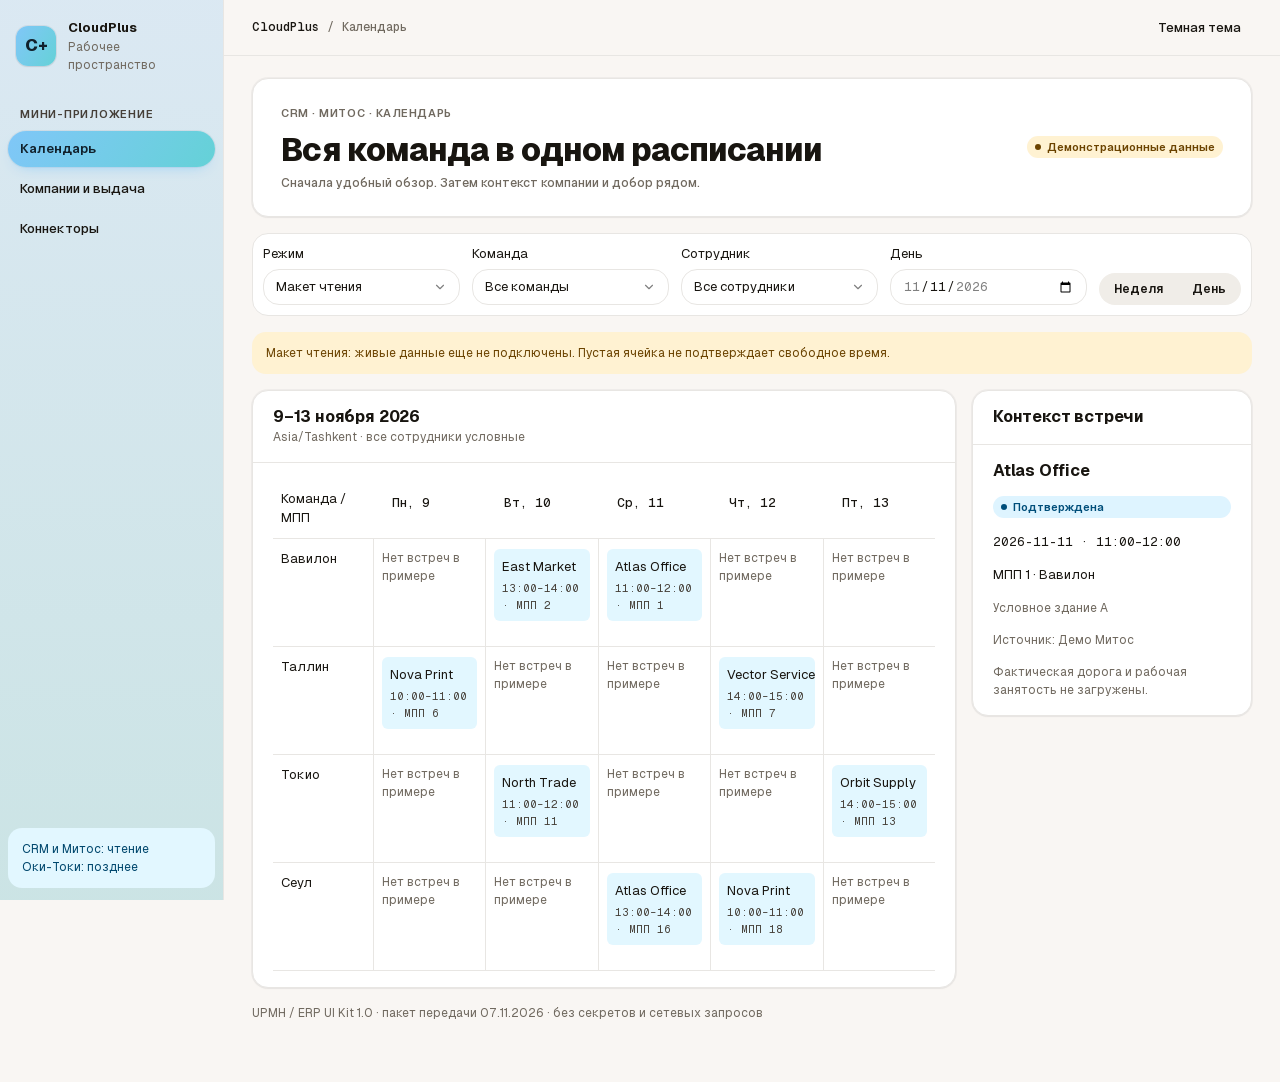
==== docs/index.html @ ee16bcc7 "Publish CloudPlus browser workspace demo with isolated simulation" ====
<!doctype html>
<html lang="ru" data-theme="light"><head><meta charset="utf-8"><meta name="viewport" content="width=device-width,initial-scale=1"><meta name="referrer" content="no-referrer"><link rel="icon" href="icons/calendar.svg"><title>CloudPlus Workspace</title><link rel="stylesheet" href="css/kit.css"><link rel="stylesheet" href="css/theme.css?v=02"><link rel="stylesheet" href="app.css?v=02"><script src="js/kit.js" defer></script><script src="fixtures.js" defer></script><script src="engine.js" defer></script><script src="app.js" defer></script></head><body>
<div class="app"><aside class="side"><div class="side__brand"><div class="logo">C+</div><div><b>CloudPlus</b><div class="t-small">Рабочее пространство</div></div></div><div class="nav__group">Мини-приложение</div><a href="#" class="nav" data-page="calendar" aria-current="page">Календарь</a><a href="#" class="nav" data-page="companies">Компании и выдача</a><a href="#" class="nav" data-page="connectors">Коннекторы</a><div class="side__scroll"></div><div class="note">CRM и Митос: чтение<br>Оки-Токи: позднее</div></aside>
<main class="main"><header class="top"><div class="crumbs"><b>CloudPlus</b><span>/</span><span id="page-name">Календарь</span></div><span class="grow"></span><button class="btn btn--sm btn--ghost" id="theme">Темная тема</button></header><div class="content">
<div class="hero"><div class="grow"><span class="t-over">CRM · МИТОС · КАЛЕНДАРЬ</span><h1 class="h-display" id="title">Вся команда в одном расписании</h1><p class="t-small">Сначала удобный обзор. Затем контекст компании и добор рядом.</p></div><span class="badge badge--dot badge--warn" id="mode-badge">Демонстрационные данные</span></div>
<div class="toolbar controls"><label class="field"><span>Режим</span><select class="select" id="mode"><option value="read">Макет чтения</option><option value="test">Тестовый контур</option></select></label><label class="field"><span>Команда</span><select class="select" id="team"></select></label><label class="field"><span>Сотрудник</span><select class="select" id="employee"></select></label><label class="field"><span>День</span><input class="input num" id="date" type="date" min="2026-11-09" max="2026-11-13" value="2026-11-11"></label><div class="btn-group"><button class="btn btn--soft" id="week" aria-pressed="true">Неделя</button><button class="btn btn--soft" id="day" aria-pressed="false">День</button></div></div>
<div class="note note--warn" id="notice" role="status">Демо: живое подключение не выполнено. Пустая ячейка не подтверждает свободное время.</div>
<section id="calendar-page"><div class="workspace"><div class="card"><div class="card__head"><div><h2 class="h-card" id="period">9–13 ноября 2026</h2><p class="t-small">Asia/Tashkent · все сотрудники условные</p></div></div><div class="card__body"><div id="calendar"></div></div></div><aside class="card"><div class="card__head"><h2 class="h-card">Контекст встречи</h2></div><div class="card__body" id="details"></div></aside></div></section>
<section id="companies-page" hidden><div class="card"><div class="card__head"><h2 class="h-card">База компаний</h2><span class="badge badge--outline">Условные адреса</span></div><div class="table-wrap"><table class="table"><thead><tr><th>Компания</th><th>Локация</th><th>Основание выдачи</th></tr></thead><tbody id="companies"></tbody></table></div></div></section>
<section id="connectors-page" hidden><div class="board" id="connectors"></div></section>
<section class="card" id="simulation" hidden><div class="card__head"><div><h2 class="h-card">Имитировать встречу</h2><p class="t-small">Меняется только локальный тестовый набор. Рабочие данные не затрагиваются.</p></div><button class="btn btn--sm btn--ghost" id="reset">Сбросить тест</button></div><form class="card__body controls" id="simulate"><label class="field"><span>Компания</span><select class="select" id="sim-company"></select></label><label class="field"><span>МПП</span><select class="select" id="sim-employee"></select></label><label class="field"><span>Дата</span><input class="input num" id="sim-date" type="date" min="2026-11-09" max="2026-11-13" value="2026-11-11"></label><label class="field"><span>Начало</span><input class="input num" id="sim-time" type="time" value="12:30" step="1800" required></label><button class="btn btn--primary" type="submit">Добавить в тест</button></form><div class="card__foot" id="sim-result" aria-live="polite"></div></section>
<section class="card" id="recommendations" hidden><div class="card__head"><div><h2 class="h-card">Кого и когда добирать</h2><p class="t-small">Выберите встречу: тот же дом → ближайшие компании. Несколько дат одной локации расширяют предложения.</p></div></div><div class="card__body" id="candidates"></div><div class="card__foot">Тест: встреча 60 минут, резерв 15 минут, радиус 250 м. Это условные параметры, не нормативы и не расчет дороги.</div></section>
<footer class="t-small">UPMH / ERP UI Kit 1.0 · пакет передачи 07.11.2026 · без секретов и сетевых запросов</footer>
</div></main></div></body></html>
---- docs/css/kit.css ----
/* ERP UI Kit - Cloudplus. Написан с нуля. Цвета проекта меняются в theme.css. */
@font-face{font-family:"Geist";src:url(fonts/Geist-Variable.woff2) format("woff2");font-weight:100 900;font-display:swap}
@font-face{font-family:"Geist Mono";src:url(fonts/GeistMono-Variable.woff2) format("woff2");font-weight:100 900;font-display:swap}

/* ---------- токены ---------- */
:root{
  /* параметры темы (переопределяются в theme.css) */
  --accent-h:240; --accent-h2:200; --accent-c:.10; --accent-l:.80; --accent-angle:120deg;
  --neutral-h:75; --neutral-c:.005;

  --bg:oklch(.975 var(--neutral-c) var(--neutral-h));
  --surface:oklch(1 0 0);
  --surface-2:oklch(.991 calc(var(--neutral-c)*.32) var(--neutral-h));
  --fill:oklch(.977 calc(var(--neutral-c)*.64) var(--neutral-h));
  --surface-3:oklch(.946 calc(var(--neutral-c)*1.28) var(--neutral-h));
  --line:oklch(.925 calc(var(--neutral-c)*.96) var(--neutral-h));
  --line-strong:oklch(.87 calc(var(--neutral-c)*1.4) var(--neutral-h));
  --text:oklch(.196 .0096 var(--neutral-h));
  --text-2:oklch(.372 .0144 var(--neutral-h));
  --text-3:oklch(.523 .0176 var(--neutral-h));
  --text-4:oklch(.66 .012 var(--neutral-h));

  --accent:oklch(var(--accent-l) var(--accent-c) var(--accent-h));
  --accent-2:oklch(var(--accent-l) var(--accent-c) var(--accent-h2));
  --accent-grad:linear-gradient(var(--accent-angle),var(--accent),var(--accent-2));
  --accent-soft:oklch(.965 calc(var(--accent-c)*.3) var(--accent-h));
  --accent-soft-2:oklch(.962 calc(var(--accent-c)*.32) var(--accent-h2));
  --accent-text:oklch(.38 calc(var(--accent-c)*.9) var(--accent-h));
  --on-accent:oklch(.24 .03 var(--accent-h));
  --focus:oklch(.6 .14 var(--accent-h));

  --ok:oklch(.56 .12 165); --ok-soft:oklch(.955 .035 165); --ok-text:oklch(.38 .09 165);
  --warn:oklch(.68 .13 78); --warn-soft:oklch(.965 .045 88); --warn-text:oklch(.42 .09 72);
  --bad:oklch(.58 .17 24); --bad-soft:oklch(.962 .03 24); --bad-text:oklch(.44 .15 24);
  --info:oklch(.58 .12 236); --info-soft:oklch(.955 .03 236); --info-text:oklch(.4 .11 236);

  --ink:linear-gradient(180deg,oklch(.235 .012 265),oklch(.165 .008 265));

  --r-xs:6px; --r-sm:10px; --r-md:14px; --r-lg:16px; --r-pill:999px;
  --sh-1:inset 0 1px 0 oklch(1 0 0/.85),0 1px 2px oklch(.18 .01 80/.04),0 0 0 1px oklch(.18 .01 80/.04);
  --sh-2:0 10px 26px -10px oklch(.2 .01 80/.16);
  --sh-3:0 0 0 1px oklch(.196 .0096 75/.1),0 12px 28px -8px oklch(.17 .008 265/.12);
  --sh-4:0 0 0 1px oklch(.196 .0096 75/.1),0 24px 60px -16px oklch(.17 .008 265/.22);

  --font:"Geist",-apple-system,BlinkMacSystemFont,"Segoe UI",Roboto,sans-serif;
  --mono:"Geist Mono",ui-monospace,SFMono-Regular,Menlo,monospace;
  --t-fast:120ms; --t-base:180ms; --t-slow:280ms;
  --ease:cubic-bezier(.2,.9,.3,1); --spring:cubic-bezier(.34,1.5,.64,1);
  --side-w:224px; --top-h:56px;
  color-scheme:light;
}
[data-theme=dark]{
  --fill:oklch(.25 .009 var(--neutral-h));
  --bg:oklch(.185 .008 var(--neutral-h));
  --surface:oklch(.23 .008 var(--neutral-h));
  --surface-2:oklch(.26 .009 var(--neutral-h));
  --surface-3:oklch(.31 .01 var(--neutral-h));
  --line:oklch(.3 .009 var(--neutral-h));
  --line-strong:oklch(.38 .01 var(--neutral-h));
  --text:oklch(.97 .004 var(--neutral-h));
  --text-2:oklch(.84 .006 var(--neutral-h));
  --text-3:oklch(.7 .008 var(--neutral-h));
  --text-4:oklch(.58 .01 var(--neutral-h));
  --accent-soft:oklch(.31 calc(var(--accent-c)*.55) var(--accent-h));
  --accent-soft-2:oklch(.31 calc(var(--accent-c)*.55) var(--accent-h2));
  --accent-text:oklch(.86 var(--accent-c) var(--accent-h));
  --focus:oklch(.75 .12 var(--accent-h));
  --ok:oklch(.74 .12 165); --ok-soft:oklch(.29 .05 165); --ok-text:oklch(.86 .09 165);
  --warn:oklch(.8 .12 85); --warn-soft:oklch(.3 .05 78); --warn-text:oklch(.88 .09 85);
  --bad:oklch(.7 .15 24); --bad-soft:oklch(.29 .07 24); --bad-text:oklch(.86 .1 24);
  --info:oklch(.74 .11 236); --info-soft:oklch(.28 .06 236); --info-text:oklch(.86 .08 236);
  --ink:linear-gradient(180deg,oklch(.33 .01 var(--neutral-h)),oklch(.26 .01 var(--neutral-h)));
  --sh-1:0 1px 2px oklch(0 0 0/.4),0 0 0 1px oklch(1 0 0/.05) inset;
  --sh-2:0 10px 26px -10px oklch(0 0 0/.55);
  --sh-3:0 22px 50px -14px oklch(0 0 0/.65);
  --sh-4:0 40px 90px -18px oklch(0 0 0/.8);
  color-scheme:dark;
}

/* ---------- база ---------- */
*,*::before,*::after{box-sizing:border-box}
html{-webkit-text-size-adjust:100%}
body{margin:0;background:var(--bg);color:var(--text);font:400 13px/1.5 var(--font);-webkit-font-smoothing:antialiased}
h1,h2,h3,h4,p{margin:0}
button,input,select,textarea{font:inherit;color:inherit}
button{cursor:pointer}
a{color:inherit;text-decoration:none}
svg.i{width:16px;height:16px;flex:none;fill:none;stroke:currentColor;stroke-width:2;stroke-linecap:round;stroke-linejoin:round}
svg.i--sm{width:14px;height:14px} svg.i--lg{width:20px;height:20px}
:focus-visible{outline:2px solid var(--focus);outline-offset:2px}
.truncate{overflow:hidden;text-overflow:ellipsis;white-space:nowrap;min-width:0}
.num{font-family:var(--mono);font-variant-numeric:tabular-nums}
.muted{color:var(--text-3)} .row{display:flex;align-items:center;gap:10px} .grow{flex:1;min-width:0} .stack{display:grid;gap:16px}

/* ---------- типографика ---------- */
.h-display{font:800 32px/1.1 var(--font);letter-spacing:-.03em}
.h-page{font:800 22px/1.15 var(--font);letter-spacing:-.02em}
.h-card{font:700 16px/1.3 var(--font);letter-spacing:-.012em}
.t-body{font-size:13px} .t-small{font-size:12px;color:var(--text-3)}
.t-over{font:600 11px/1.5 var(--font);letter-spacing:.05em;text-transform:uppercase;color:var(--text-3)}
.t-figure{font:650 28px/1.5 var(--font);letter-spacing:-.03em;font-variant-numeric:tabular-nums}
.t-unit{font:500 12px var(--font);color:var(--text-3);letter-spacing:0}

/* ---------- кнопки ---------- */
.btn{display:inline-flex;align-items:center;justify-content:center;gap:6px;height:40px;padding:0 12px;border:1px solid var(--line);border-radius:var(--r-pill);background:var(--surface);color:var(--text-2);font-weight:500;font-size:13px;white-space:nowrap;transition:background var(--t-fast),border-color var(--t-fast),transform var(--t-fast),filter var(--t-fast),box-shadow var(--t-fast),color var(--t-fast);user-select:none}
.btn>svg.i{width:14px;height:14px}
.btn:hover{background:var(--surface-2);border-color:var(--line-strong);color:var(--text)}
.btn:active{transform:translateY(1px) scale(.985)}
.btn[disabled],.btn[aria-disabled=true]{opacity:.5;pointer-events:none}
.btn--primary{background:var(--accent-grad);border-color:transparent;color:var(--on-accent);box-shadow:0 1px 2px oklch(.17 .008 265/.04),0 0 0 1px oklch(.17 .008 265/.06)}
.btn--primary:hover{background:var(--accent-grad);filter:brightness(.97) saturate(1.08);border-color:transparent;color:var(--on-accent)}
.btn--soft{background:var(--surface-3);border-color:transparent;color:var(--text)}
.btn--soft:hover{background:var(--line);border-color:transparent}
.btn--ghost{background:transparent;border-color:transparent;color:var(--text)}
.btn--ghost:hover{background:var(--surface-3);border-color:transparent}
.btn--danger{background:var(--bad-soft);border-color:transparent;color:var(--bad-text)}
.btn--danger:hover{background:var(--bad-soft);filter:brightness(.97);border-color:transparent;color:var(--bad-text)}
.btn--dark{background:var(--ink);border-color:transparent;color:oklch(.98 0 0)}
.btn--dark:hover{background:var(--ink);filter:brightness(1.15);border-color:transparent;color:oklch(.98 0 0)}
.btn--sm{height:28px;padding:0 10px;font-size:12.8px;gap:4px} .btn--sm>svg.i{width:12px;height:12px}
.btn--lg{height:44px;padding:0 18px;font-size:14px;font-weight:600;gap:8px}
.btn--icon{width:36px;height:36px;padding:0} .btn--icon>svg.i{width:16px;height:16px} .btn--icon.btn--sm{width:32px;height:32px} .btn--icon.btn--sm>svg.i{width:14px;height:14px} .btn--block{width:100%}
.btn .count{font:700 11px var(--font);padding:1px 6px;border-radius:var(--r-pill);background:var(--surface-3);color:inherit}
.btn-group{display:inline-flex} .btn-group .btn{border-radius:0;margin-left:-1px} .btn-group .btn:first-child{border-radius:var(--r-pill) 0 0 var(--r-pill);margin-left:0} .btn-group .btn:last-child{border-radius:0 var(--r-pill) var(--r-pill) 0}
.link{color:var(--accent-text);font-weight:600} .link:hover{text-decoration:underline}

/* ---------- поля ---------- */
.field{display:grid;gap:6px}
.field>label,.label{font-weight:600;font-size:12px;letter-spacing:-.005em}
.field .req{color:var(--accent);font-weight:700}
.hint{font-size:11px;color:var(--text-3)} .hint--bad{color:var(--bad-text)}
.input,.select,.textarea{width:100%;height:36px;padding:0 12px;border:1px solid var(--line);border-radius:var(--r-lg);background:var(--surface);font-size:13px;transition:border-color var(--t-fast),box-shadow var(--t-fast),background var(--t-fast);text-overflow:ellipsis}
.section .input,.section .select,.section .textarea,.menu .input{background-color:var(--fill)}
.textarea{height:auto;min-height:80px;padding:9px 12px;resize:vertical;line-height:1.5}
.input::placeholder,.textarea::placeholder{color:var(--text-3);opacity:.9}
.input:hover,.select:hover,.textarea:hover{border-color:var(--line-strong)}
.input:focus,.select:focus,.textarea:focus{outline:0;border-color:var(--focus);background:var(--surface);box-shadow:0 0 0 3px oklch(.6 .14 var(--accent-h)/.16)}
.input[aria-invalid=true]{border-color:var(--bad);box-shadow:0 0 0 3px oklch(.58 .17 24/.12)}
.input[disabled],.select[disabled]{opacity:.55;cursor:not-allowed}
.select{appearance:none;padding-right:34px;background-image:url("data:image/svg+xml,%3Csvg xmlns='http://www.w3.org/2000/svg' width='14' height='14' viewBox='0 0 24 24' fill='none' stroke='%23808080' stroke-width='2' stroke-linecap='round' stroke-linejoin='round'%3E%3Cpath d='m6 9 6 6 6-6'/%3E%3C/svg%3E");background-repeat:no-repeat;background-position:right 12px center}
.input-wrap{position:relative} .input-wrap>svg.i{position:absolute;left:12px;top:50%;width:14px;height:14px;transform:translateY(-50%);color:var(--text-3);pointer-events:none} .input-wrap>.input{padding-left:34px}
.input-wrap>.suffix{position:absolute;right:12px;top:50%;transform:translateY(-50%);font:600 11px var(--mono);color:var(--text-3)}
.search{position:relative;flex:1;min-width:180px} .search>svg.i{position:absolute;left:14px;top:50%;width:16px;height:16px;transform:translateY(-50%);color:var(--text-3)} .search>.input{border-radius:var(--r-pill);padding:0 48px 0 38px;height:32px;font-size:14px}
.kbd{font:400 11px/1.5 var(--mono);padding:1px 6px;border:1px solid var(--line);border-radius:var(--r-pill);background:var(--surface);color:var(--text-3)}
.search>.kbd{position:absolute;right:10px;top:50%;transform:translateY(-50%)}

.check{display:inline-flex;align-items:center;gap:8px;cursor:pointer;font-weight:400;font-size:13px}
.check input{appearance:none;width:16px;height:16px;margin:0;border:1px solid var(--line-strong);border-radius:6px;background:var(--surface);display:grid;place-items:center;transition:all var(--t-fast);cursor:pointer;flex:none}
.check input[type=radio]{border-radius:50%}
.check input:hover{border-color:var(--text-3)}
.check input:checked{background:var(--accent-grad);border-color:transparent}
.check input:checked::after{content:"";width:8px;height:4.5px;border:1.75px solid var(--on-accent);border-top:0;border-right:0;transform:translateY(-1px) rotate(-45deg)}
.check input[type=radio]:checked::after{width:6px;height:6px;border:0;border-radius:50%;background:var(--on-accent);transform:none}
.switch{display:inline-flex;align-items:center;gap:8px;cursor:pointer;font-weight:500;font-size:13px;color:var(--text-2)}
.switch input{appearance:none;width:32px;height:18px;margin:0;border:1px solid var(--line);border-radius:var(--r-pill);background:var(--surface-3);position:relative;transition:background var(--t-base);cursor:pointer;flex:none}
.switch input::after{content:"";position:absolute;top:1px;left:1px;width:14px;height:14px;border-radius:50%;background:#fff;box-shadow:0 1px 2px oklch(0 0 0/.2);transition:transform var(--t-base) var(--spring)}
.switch input:checked{background:var(--accent-grad);border-color:transparent} .switch input:checked::after{transform:translateX(14px)}

/* ---------- сегменты и вкладки ---------- */
.seg{display:inline-flex;padding:3px;gap:2px;border-radius:var(--r-pill);background:var(--surface-3)}
.seg button{height:30px;padding:0 14px;border:1px solid transparent;border-radius:var(--r-pill);background:transparent;font-weight:500;font-size:13px;color:var(--text-2);display:inline-flex;align-items:center;gap:6px;transition:background var(--t-fast),color var(--t-fast)}
.seg button:hover{color:var(--text)}
.seg button[aria-selected=true]{background:var(--accent-grad);color:var(--on-accent);box-shadow:0 1px 2px oklch(.17 .008 265/.04),0 0 0 1px oklch(.17 .008 265/.06)}
.seg--plain button[aria-selected=true]{background:var(--surface);color:var(--text);box-shadow:var(--sh-1)}
.tabs{display:flex;gap:4px;border-bottom:1px solid var(--line);overflow-x:auto}
.tabs button{height:40px;padding:0 14px;border:0;background:transparent;font-weight:600;font-size:13px;color:var(--text-3);position:relative;display:inline-flex;align-items:center;gap:8px;white-space:nowrap}
.tabs button:hover{color:var(--text)}
.tabs button[aria-selected=true]{color:var(--text)}
.tabs button[aria-selected=true]::after{content:"";position:absolute;left:10px;right:10px;bottom:-1px;height:2px;border-radius:2px;background:var(--accent-grad)}
.count{font:700 11px/1.5 var(--font);padding:1px 7px;border-radius:var(--r-pill);background:var(--surface-3);color:var(--text-2);font-variant-numeric:tabular-nums}

/* ---------- бейджи ---------- */
.badge{display:inline-flex;align-items:center;gap:6px;height:22px;padding:0 8px;border-radius:var(--r-pill);background:var(--surface-3);color:var(--text-2);font-weight:600;font-size:11px;white-space:nowrap}
.badge--dot::before{content:"";width:6px;height:6px;border-radius:50%;background:currentColor}
.badge--ok{background:var(--ok-soft);color:var(--ok-text)} .badge--warn{background:var(--warn-soft);color:var(--warn-text)} .badge--bad{background:var(--bad-soft);color:var(--bad-text)} .badge--info{background:var(--info-soft);color:var(--info-text)}
.badge--accent{background:var(--accent-grad);color:var(--on-accent)} .badge--outline{background:transparent;border:1px solid var(--line);color:var(--text-3);font-weight:500}
.tag{display:inline-flex;align-items:center;font:600 11px/1.5 var(--font);color:var(--text-2);padding:2px 8px;border:1px solid var(--line);border-radius:var(--r-xs);background:var(--surface-2)}
.dot{width:8px;height:8px;border-radius:50%;background:var(--text-4);flex:none} .dot--ok{background:var(--ok)} .dot--warn{background:var(--warn)} .dot--bad{background:var(--bad)}

/* ---------- карточки и показатели ---------- */
.card{background:var(--surface);border:1px solid var(--line);border-radius:var(--r-lg);box-shadow:var(--sh-1)}
.card__head{display:flex;align-items:center;gap:12px;padding:16px 20px;border-bottom:1px solid var(--line)}
.card__body{padding:16px 20px} .card__foot{display:flex;align-items:center;gap:10px;padding:14px 22px;border-top:1px solid var(--line)}
.hero{display:flex;align-items:center;gap:8px;flex-wrap:wrap;padding:24px 28px;background:var(--surface);border:1px solid var(--line);border-radius:var(--r-lg);box-shadow:var(--sh-1)}
.hero .t-small{font-weight:500} .hero .h-display{margin:10px 0 6px}
.stats{display:grid;gap:14px;grid-template-columns:repeat(auto-fit,minmax(210px,1fr))}
.stat{padding:18px;display:grid;gap:10px;align-content:start;background:var(--surface);border:1px solid var(--line);border-radius:var(--r-lg);box-shadow:var(--sh-1);min-width:0}
.stat__top{display:flex;align-items:center;gap:10px}
.stat__ico{width:30px;height:30px;border-radius:50%;display:grid;place-items:center;background:var(--surface-3);color:var(--text-2);flex:none} .stat__ico>svg.i{width:15px;height:15px}
.stat__ico--ok{background:var(--ok-soft);color:var(--ok-text)} .stat__ico--warn{background:var(--warn-soft);color:var(--warn-text)} .stat__ico--info{background:var(--info-soft);color:var(--info-text)} .stat__ico--accent{background:var(--accent-grad);color:var(--on-accent)}
.stat--ink{background:var(--ink);border-color:transparent;color:#fff} .stat--ink .t-over,.stat--ink .t-small,.stat--ink .t-unit{color:oklch(1 0 0/.7)} .stat--ink .stat__ico{background:oklch(1 0 0/.1);color:#fff}
.stat .ok{color:var(--ok-text)} .stat .warn{color:var(--warn-text)} .stat .bad{color:var(--bad-text)}
.progress{height:4px;border-radius:var(--r-xs);background:var(--surface-3);overflow:hidden} .progress>i{display:block;height:100%;border-radius:inherit;background:var(--accent-grad)} .progress--ok>i{background:var(--ok)} .progress--warn>i{background:var(--warn)}
.delta{display:inline-flex;align-items:center;gap:4px;font:600 12px var(--mono)} .delta--up{color:var(--ok-text)} .delta--down{color:var(--bad-text)}

/* ---------- панель фильтров и таблица ---------- */
.toolbar{display:flex;align-items:center;gap:10px;flex-wrap:wrap;padding:10px;background:var(--surface);border:1px solid var(--line);border-radius:var(--r-lg)}
.toolbar .btn{height:32px;padding:0 14px;font-size:12px;font-weight:600} .toolbar .btn>svg.i{width:14px;height:14px}
.table-wrap{background:var(--surface);border:1px solid var(--line);border-radius:var(--r-lg);box-shadow:var(--sh-1);overflow:auto}
.table{width:100%;border-collapse:collapse;font-size:13px}
.table th{position:sticky;top:0;z-index:1;background:var(--surface);text-align:left;font-weight:500;font-size:13px;color:var(--text-2);padding:14px 16px;white-space:nowrap}
.table td{padding:16px;border-top:1px solid oklch(from var(--line) l c h/.7);vertical-align:middle;max-width:280px}
.table tbody tr{transition:background var(--t-fast)} .table tbody tr:hover{background:var(--surface-2)}
.table tbody tr[aria-selected=true]{background:var(--accent-soft)}
.table .r{text-align:right} .table .c{text-align:center}
.table .th-btn{display:inline-flex;align-items:center;gap:4px;border:0;background:none;padding:0;font:inherit;color:inherit} .table .th-btn svg{box-sizing:content-box;padding:5px;border-radius:8px;color:var(--text-3);transition:background var(--t-fast),color var(--t-fast)} .table .th-btn:hover svg{background:var(--surface-3);color:var(--text)}
.table .num{font-weight:600} .table .progress{width:88px;margin:6px 0 2px auto} .table .pct{font:600 11px var(--mono);color:var(--text-3)}
.table tr[data-mark]>td:first-child{box-shadow:inset 2px 0 0 var(--line-strong)} .table tr[data-mark=ok]>td:first-child{box-shadow:inset 2px 0 0 oklch(.56 .12 165/.6)} .table tr[data-mark=warn]>td:first-child{box-shadow:inset 2px 0 0 oklch(.68 .13 78/.6)} .table tr[data-mark=bad]>td:first-child{box-shadow:inset 2px 0 0 oklch(.58 .17 24/.6)}
.table tfoot td{font:800 15px var(--font);letter-spacing:-.02em;background:var(--surface-2);padding:14px 16px} .table tfoot .t-over{letter-spacing:.095em}
.pager{display:flex;align-items:center;gap:8px;padding:10px 16px;border-top:1px solid var(--line);font-size:12px;color:var(--text-3)}

/* ---------- каркас ---------- */
.app{display:flex;min-height:100vh}
.side{position:sticky;top:0;height:100vh;width:var(--side-w);flex:none;display:flex;flex-direction:column;gap:4px;padding:16px 8px 12px;background:var(--side-bg,linear-gradient(180deg,oklch(.925 calc(var(--accent-c)*.2) var(--accent-h)),oklch(.9 calc(var(--accent-c)*.26) var(--accent-h2))));border-right:1px solid var(--side-line,var(--line));color:var(--side-text,var(--text));overflow:hidden}
.side__brand{display:flex;align-items:center;gap:12px;padding:2px 8px 14px}
.logo{width:40px;height:40px;border-radius:12px;display:grid;place-items:center;background:var(--accent-grad);color:var(--on-accent);font-weight:800;font-size:17px;flex:none;box-shadow:0 1px 2px oklch(.17 .008 265/.06),0 0 0 1px oklch(.17 .008 265/.06)}
.side__brand .btn{width:28px;height:28px;background:oklch(1 0 0/.75);border-color:oklch(1 0 0/.6);color:var(--text-2)}
.side__scroll{flex:1;overflow:auto;display:grid;gap:1px;align-content:start}
.nav__group{display:flex;align-items:center;justify-content:space-between;width:100%;padding:16px 12px 6px;border:0;background:none;font:600 11px var(--font);letter-spacing:.07em;text-transform:uppercase;color:var(--side-muted,var(--text-2))}
.nav__group svg{transition:transform var(--t-base)} .nav__group[aria-expanded=false] svg{transform:rotate(-90deg)}
.nav{display:flex;align-items:center;gap:10px;height:36px;padding:0 12px;border-radius:var(--r-pill);font-weight:500;font-size:13px;color:var(--side-text-2,var(--text));transition:background var(--t-fast),color var(--t-fast)} .nav>svg.i{width:18px;height:18px;stroke-width:1.75}
.nav:hover{background:var(--side-hover,oklch(1 0 0/.5));color:var(--side-text,var(--text))}
.nav[aria-current=page]{background:var(--side-active,var(--accent-grad));color:var(--side-on-active,var(--on-accent));font-weight:600;box-shadow:0 6px 14px -8px oklch(var(--accent-l) var(--accent-c) var(--accent-h)/.9),0 0 0 1px oklch(.17 .008 265/.05)}
.nav .count{margin-left:auto;background:oklch(1 0 0/.6);color:inherit}
.nav--exit{background:oklch(from var(--bad) l c h/.12);color:var(--bad-text);margin-top:4px} .nav--exit:hover{background:oklch(from var(--bad) l c h/.18);color:var(--bad-text)}
.side[data-collapsed=true]{width:68px} .side[data-collapsed=true] .hide-collapsed{display:none} .side[data-collapsed=true] .nav{justify-content:center;padding:0}
.main{flex:1;min-width:0;display:flex;flex-direction:column}
.top{position:sticky;top:0;z-index:20;height:var(--top-h);display:flex;align-items:center;gap:10px;padding:0 28px;background:var(--bg);border-bottom:1px solid var(--line)}
.top .btn--icon{box-shadow:var(--sh-1);border-color:transparent} .top .seg button{height:28px;padding:0 9px}
.crumbs{display:flex;align-items:center;gap:8px;font:500 12px var(--mono);color:var(--text-3);min-width:0} .crumbs b{color:var(--text);font-weight:600}
.content{padding:22px 28px 60px;display:grid;gap:16px;align-content:start}
.avatar{width:26px;height:26px;border-radius:50%;display:grid;place-items:center;background:var(--surface-3);color:var(--text-2);font-weight:700;font-size:10px;flex:none}
.user{display:inline-flex;align-items:center;gap:8px;height:36px;padding:0 14px 0 5px;border-radius:var(--r-pill);background:var(--surface);font-weight:600;font-size:13px;box-shadow:var(--sh-1)}
.bell{position:relative} .bell>b{position:absolute;top:-4px;right:-4px;min-width:16px;height:16px;padding:0 4px;border-radius:var(--r-pill);background:var(--bad);color:#fff;font:700 10px/16px var(--font);text-align:center;box-shadow:0 0 0 2px var(--bg)}

/* ---------- доска ---------- */
.board{display:grid;gap:14px;grid-template-columns:repeat(auto-fit,minmax(260px,1fr));align-items:start}
.col{background:var(--surface);border:1px solid var(--line);border-radius:var(--r-lg);box-shadow:var(--sh-1);overflow:hidden}
.col__head{display:flex;align-items:center;gap:10px;padding:14px 16px;border-bottom:1px solid var(--line);font-weight:700}
.col__head::before{content:"";width:3px;height:18px;border-radius:2px;background:var(--col,var(--text-4))}
.col__body{padding:12px;display:grid;gap:10px;min-height:120px}
.task{padding:14px;border:1px solid var(--line);border-radius:var(--r-md);background:var(--surface-2);display:grid;gap:8px;cursor:grab;transition:box-shadow var(--t-fast),transform var(--t-fast),border-color var(--t-fast)}
.task:hover{box-shadow:var(--sh-2);transform:translateY(-1px);border-color:var(--line-strong)}
.empty{display:grid;place-items:center;gap:6px;padding:34px 18px;text-align:center;color:var(--text-3);border:1.5px dashed var(--line-strong);border-radius:var(--r-md)}
.empty__ico{width:38px;height:38px;border-radius:50%;display:grid;place-items:center;background:var(--surface-3);color:var(--text-3)} .empty b{color:var(--text);font-weight:650}

/* ---------- списки ---------- */
.list{display:grid} .item{display:flex;align-items:flex-start;gap:12px;padding:16px 20px;border-bottom:1px solid var(--line);transition:background var(--t-fast);position:relative} .item:last-child{border-bottom:0} .item:hover{background:var(--surface-2)} .item b{font-weight:600} .item .t-small{font-size:13px;color:var(--text-2);margin-top:3px;line-height:1.5} .item .num{font:400 11px var(--font);color:var(--text-3);margin:0}
.item__ico{width:36px;height:36px;border-radius:50%;display:grid;place-items:center;background:var(--surface-3);color:var(--text-2);flex:none} .item__ico--bad{background:var(--bad-soft);color:var(--bad-text)} .item__ico--ok{background:var(--ok-soft);color:var(--ok-text)} .item__ico--info{background:var(--info-soft);color:var(--info-text)}
.item__x{opacity:0;transition:opacity var(--t-fast)} .item:hover .item__x,.item__x:focus-visible{opacity:1}
.item[data-unread]::before{content:"";position:absolute;left:7px;top:50%;width:6px;height:6px;margin-top:-3px;border-radius:50%;background:var(--accent)}
.dl{display:grid;gap:10px} .dl>div{display:flex;justify-content:space-between;gap:16px} .dl dt{color:var(--text-3)} .dl dd{margin:0;font-weight:600}
.note{display:flex;gap:8px;padding:12px 14px;border-radius:var(--r-md);background:var(--accent-soft);color:var(--accent-text);font-size:12px;line-height:1.5} .note>svg.i{width:14px;height:14px;margin-top:2px} .note--warn{background:var(--warn-soft);color:var(--warn-text)} .note--bad{background:var(--bad-soft);color:var(--bad-text)} .note--ok{background:var(--ok-soft);color:var(--ok-text)}

/* ---------- окна, меню, уведомления ---------- */
.overlay{position:fixed;inset:0;z-index:100;display:none;place-items:center;padding:24px;background:oklch(.2 .01 80/.42);backdrop-filter:blur(3px)}
.overlay[data-open]{display:grid;animation:fade var(--t-base) var(--ease)}
.dialog{width:min(100%,var(--w,560px));max-height:calc(100vh - 48px);display:flex;flex-direction:column;background:var(--surface);border-radius:var(--r-lg);box-shadow:var(--sh-4);animation:pop var(--t-slow) var(--ease);overflow:hidden}
.dialog--inline{position:relative;animation:none;max-height:none;box-shadow:var(--sh-3)}
.dialog__head{display:flex;align-items:center;gap:16px;padding:20px 28px;border-bottom:1px solid var(--line)} .dialog__head .h-card{font:800 20px/1.15 var(--font);letter-spacing:-.02em} .dialog__head .t-small{margin-top:5px}
.dialog__head .stat__ico{width:40px;height:40px;border-radius:var(--r-lg);background:var(--accent-soft);color:var(--accent-text)} .dialog__head .stat__ico>svg.i{width:18px;height:18px}
.dialog__head .btn--icon.btn--ghost{border-color:var(--line);background:var(--surface-2);color:var(--text-2)}
.dialog__body{padding:24px 28px;overflow:auto;display:grid;gap:18px;align-content:start}
.dialog__foot{display:flex;align-items:center;justify-content:flex-end;gap:10px;padding:14px 28px;border-top:1px solid var(--line)} .dialog__foot .btn{height:36px}
.dialog--side{display:grid;grid-template-columns:1fr 300px} .dialog__aside{border-left:1px solid var(--line);background:var(--surface-2);padding:24px 22px;display:grid;gap:14px;align-content:start} .dialog__aside h3{font:700 15px var(--font);color:var(--text-3);margin-top:6px} .dialog__aside .card{padding:14px;border-radius:var(--r-lg)}
.section{border:1px solid var(--line);border-radius:var(--r-lg);overflow:hidden;background:var(--surface)} .section__head{display:flex;align-items:center;gap:10px;padding:13px 18px;background:var(--surface-2);border-bottom:1px solid var(--line);font-weight:700;font-size:14px;letter-spacing:-.012em} .section__head small{margin-left:auto;font:500 11px var(--font);letter-spacing:0;color:var(--text-3)} .section__n{width:19px;height:19px;border-radius:7px;display:grid;place-items:center;border:1px solid var(--line);font:700 11px var(--font);color:var(--text-3);background:var(--surface)} .section__body{padding:18px;display:grid;gap:14px}
.dialog__split{display:grid;grid-template-columns:minmax(0,1fr) 300px;min-height:0;overflow:auto} .dialog__split>.dialog__body{overflow:visible}
.seg--flat{background:none;padding:0;gap:4px} .seg--flat button{height:36px}
.grid-2{display:grid;gap:14px;grid-template-columns:1fr 1fr}
.menu-host{position:relative;display:inline-block}
.menu{position:absolute;z-index:60;top:calc(100% + 6px);left:0;min-width:200px;padding:4px;background:var(--surface);border-radius:var(--r-lg);box-shadow:var(--sh-3);display:none}
.menu[data-open]{display:block;animation:pop var(--t-base) var(--ease)} .menu--right{left:auto;right:0}
.menu--static{position:relative;top:0;display:block}
.menu__item{display:flex;align-items:center;gap:8px;width:100%;height:32px;padding:0 8px;border:0;border-radius:12px;background:none;text-align:left;font-weight:400;font-size:13px;color:var(--text)}
.menu__item:hover{background:var(--surface-3)} .menu__item[aria-checked=true]{background:var(--accent-soft);color:var(--accent-text)} .menu__item--bad{color:var(--bad-text)}
.menu__sep{height:1px;margin:4px -4px;background:oklch(from var(--line) l c h/.7)} .menu__label{padding:8px 8px 6px;font:600 12px var(--font);color:var(--text)}
.menu--filter{width:290px;min-width:0;padding:0} .menu--filter>*{padding:8px;border-bottom:1px solid oklch(from var(--line) l c h/.7)} .menu--filter>:last-child{border-bottom:0} .menu--filter>b{display:block;padding:10px 12px;font:600 12px var(--font)} .menu--filter .menu__list{padding:4px} .menu--filter .opts{display:grid;gap:11px;padding:11px 8px 4px} .menu--filter .links{display:flex;gap:6px;font-size:11px;color:var(--text-3);margin-top:8px} .menu--filter .links .link{font-weight:400} .menu--filter .acts{display:flex;justify-content:flex-end;gap:8px}
.toasts{position:fixed;right:22px;bottom:22px;z-index:200;display:grid;gap:10px}
.toast{display:flex;align-items:center;gap:10px;min-width:240px;padding:12px 16px;border-radius:var(--r-md);background:var(--ink);color:oklch(.98 0 0);font-weight:600;font-size:13px;box-shadow:var(--sh-3);animation:rise var(--t-slow) var(--spring)}
.toast--static{position:relative;display:inline-flex}
.skeleton{border-radius:var(--r-sm);background:linear-gradient(90deg,var(--surface-3),var(--surface-2),var(--surface-3));background-size:200% 100%;animation:shimmer 1.4s linear infinite}
@keyframes fade{from{opacity:0}} @keyframes pop{from{opacity:0;transform:translateY(8px) scale(.98)}} @keyframes rise{from{opacity:0;transform:translateY(12px)}} @keyframes shimmer{to{background-position:-200% 0}}
@media(max-width:860px){.side{display:none}.top,.content{padding-left:16px;padding-right:16px}.grid-2,.dialog--side,.dialog__split{grid-template-columns:1fr}.dialog__aside{border-left:0;border-top:1px solid var(--line)}}
@media(prefers-reduced-motion:reduce){*{animation:none!important;transition:none!important}}

/* ---------- графики (js/charts.js) ---------- */
:root{--chart-1:oklch(.6 calc(var(--accent-c)*1.4 + .03) var(--accent-h));--chart-2:var(--text);--chart-3:oklch(.82 .008 var(--neutral-h));--chart-4:oklch(.8 var(--accent-c) var(--accent-h));--chart-5:oklch(.6 .01 var(--neutral-h));--chart-6:oklch(.9 .006 var(--neutral-h))}
[data-theme=dark]{--chart-1:oklch(.76 calc(var(--accent-c)*1.2 + .02) var(--accent-h));--chart-3:oklch(.46 .008 var(--neutral-h));--chart-4:oklch(.5 var(--accent-c) var(--accent-h));--chart-5:oklch(.66 .01 var(--neutral-h));--chart-6:oklch(.36 .006 var(--neutral-h))}
.chart{position:relative;width:100%;min-width:0}
.chart svg{display:block;overflow:visible} .chart svg text{font:400 11px var(--font);fill:var(--text-4);font-variant-numeric:tabular-nums} .chart svg rect{transition:opacity var(--t-fast)}
.chart__legend{display:flex;flex-wrap:wrap;gap:8px 18px;margin-top:12px;font-size:13px;color:var(--text-2)} .chart__legend span{display:inline-flex;align-items:center;gap:7px} .chart__legend i{width:10px;height:3px;border-radius:2px;flex:none} .chart__legend b{font:600 12px var(--mono);color:var(--text);margin-left:2px}
.chart__tip{position:absolute;z-index:5;transform:translateX(-50%);min-width:150px;padding:10px 12px;border-radius:var(--r-sm);background:var(--surface);border:1px solid var(--line);box-shadow:var(--sh-3);font-size:12px;pointer-events:none;display:grid;gap:4px} .chart__tip[hidden]{display:none}
.chart__tip-h{font-weight:700;margin-bottom:2px} .chart__tip div{display:flex;align-items:center;gap:7px;white-space:nowrap} .chart__tip i{width:8px;height:8px;border-radius:2px} .chart__tip b{margin-left:auto;padding-left:14px;font:600 12px var(--mono)}
.chart--donut{display:flex;align-items:center;gap:24px;flex-wrap:wrap} .chart--donut .chart__legend{flex-direction:column;margin:0;flex:1;min-width:150px} .chart--donut .chart__legend span{justify-content:flex-start} .chart--donut .chart__legend b{margin-left:auto}
.chart__donut{position:relative;flex:none} .chart__mid{position:absolute;inset:0;display:grid;place-content:center;text-align:center} .chart__mid b{font:800 22px var(--font);letter-spacing:-.03em} .chart__mid span{font-size:12px;color:var(--text-3)}
.chart__row{display:grid;grid-template-columns:minmax(90px,30%) 1fr 72px 38px;align-items:center;gap:12px;padding:7px 0;font-size:13px} .chart__track{height:6px;border-radius:var(--r-pill);background:var(--surface-3);overflow:hidden} .chart__track i{display:block;height:100%;border-radius:inherit} .chart__row b{font-weight:600;font-size:12px}
.charts{display:grid;gap:16px;grid-template-columns:repeat(auto-fit,minmax(440px,1fr))}

/* ---------- аналитические карточки ---------- */
.metrics{display:grid;gap:16px;grid-template-columns:repeat(auto-fit,minmax(240px,1fr));align-items:stretch}
.metric{display:flex;flex-direction:column;padding:16px;background:var(--surface);border:1px solid var(--line);border-radius:var(--r-lg);box-shadow:var(--sh-1);min-width:0}
.metric__head{display:flex;align-items:baseline;justify-content:space-between;gap:10px;font-size:13px;color:var(--text-3);margin-bottom:34px} .metric__head b{font-size:15px;font-weight:600;color:var(--text);font-variant-numeric:tabular-nums}
.metric__title{font:700 17px/1.3 var(--font);letter-spacing:-.012em;margin-bottom:10px}
.metric__value{display:flex;align-items:baseline;flex-wrap:wrap;gap:4px 8px;font:800 24px/1.15 var(--font);letter-spacing:-.03em;font-variant-numeric:tabular-nums} .metric__value small{font:600 12px var(--font);letter-spacing:-.01em;color:var(--text-3)}
.metric__value .delta{font:600 13px var(--font);letter-spacing:0} .delta--down,.delta--bad{color:var(--bad)} .delta--up{color:var(--ok-text)}
.metric__desc{font-size:12px;line-height:18px;color:var(--text-3);margin:4px 0 12px}
.metric .chart{margin:2px 0 12px} .metric__text{font-size:14px;line-height:1.5;margin-bottom:10px}
.chips{display:flex;flex-wrap:wrap;gap:8px} .chip{display:inline-block;padding:6px 12px;border-radius:16px;background:var(--surface-3);font-size:13px;line-height:1.4;color:var(--text-2)}
.rank{display:grid} .rank__row{display:grid;grid-template-columns:1fr auto auto;gap:2px 12px;align-items:center;padding:12px 0;border-bottom:1px solid var(--line)} .rank__row:last-child{border-bottom:0}
.rank__row b{grid-column:1/-1;font-weight:700;font-size:14px} .rank__row span{font-size:12px;line-height:18px;color:var(--text-3)} .rank__row i{font-style:normal;font-size:13px;color:var(--text-2);font-variant-numeric:tabular-nums}
.heat{display:grid;gap:14px} .heat__row{display:grid;gap:7px} .heat__row div{display:flex;justify-content:space-between;gap:10px;font-size:14px} .heat__row div span:last-child{color:var(--text-2)}
.heat__bar{height:8px;border-radius:var(--r-pill);background:var(--surface-3);overflow:hidden} .heat__bar i{display:block;height:100%;width:calc(var(--p)*100%);border-radius:inherit;background:linear-gradient(90deg,oklch(.84 .11 135),oklch(.88 .12 98) 45%,oklch(.76 .15 55));background-size:calc(100%/var(--p)) 100%}
.charts>.card{display:flex;flex-direction:column} .charts>.card>.card__body{flex:1;display:flex;flex-direction:column;justify-content:center}
.rank__row .delta{color:var(--bad);font:600 13px var(--font)} .heat__row div span{min-width:0;overflow:hidden;text-overflow:ellipsis;white-space:nowrap}
.chart--donut .chart__legend i{width:8px;height:8px;border-radius:2px}
.chart svg text.chart__val{font:600 11px var(--font);fill:var(--text-2)}
.chart__row b{text-align:right} .chart__row em{font:normal 12px var(--font);color:var(--text-3);text-align:right;font-variant-numeric:tabular-nums}
.kpis{display:grid;grid-template-columns:repeat(3,1fr);border-bottom:1px solid var(--line)} .kpis>div{padding:12px 20px;display:grid;gap:2px;border-right:1px solid var(--line);min-width:0} .kpis>div:last-child{border-right:0}
.kpis span{font-size:12px;color:var(--text-3)} .kpis b{font:800 19px/1.2 var(--font);letter-spacing:-.025em;font-variant-numeric:tabular-nums;display:flex;align-items:baseline;gap:8px;flex-wrap:wrap} .kpis b .delta{font:600 12px var(--font);letter-spacing:0}
.charts>.card>.card__body{justify-content:flex-start}
---- docs/css/theme.css ----
/* Тема проекта. Единственный файл, где меняются цвета. Подключается после kit.css. */
:root{
  --accent-h: 240;        /* оттенок акцента 1 (0-360, шкала oklch) */
  --accent-h2: 200;       /* оттенок акцента 2; равен первому = сплошной цвет без градиента */
  --accent-c: .10;        /* насыщенность: 0 серый, .06-.11 пастель, .16+ яркий */
  --accent-l: .80;        /* светлота: .78-.86 пастель, .3-.5 темный акцент */
  --accent-angle: 120deg; /* угол градиента */
  --neutral-h: 75;        /* подтон серых: 75 теплый, 255 холодный */
  --neutral-c: .005;      /* сила подтона серых */
  /* --on-accent: oklch(.99 0 0);  раскомментировать при темном акценте (светлота ниже .62) */
}

/* Сайдбар. По умолчанию светлый. Для другого варианта раскомментируйте один блок. */

/* тон акцента
.side{--side-bg:linear-gradient(180deg,var(--accent-soft),var(--accent-soft-2))}
*/

/* залит акцентом
.side{--side-bg:linear-gradient(180deg,var(--accent),var(--accent-2));--side-text:oklch(.22 .02 var(--accent-h));--side-text-2:oklch(.3 .03 var(--accent-h));--side-muted:oklch(.38 .04 var(--accent-h));--side-hover:oklch(1 0 0/.35);--side-active:oklch(1 0 0/.75);--side-on-active:oklch(.22 .02 var(--accent-h));--side-line:transparent}
*/

/* темный
.side{--side-bg:linear-gradient(180deg,oklch(.24 .012 var(--accent-h)),oklch(.17 .012 var(--accent-h)));--side-text:oklch(.97 0 0);--side-text-2:oklch(.82 .008 var(--accent-h));--side-muted:oklch(.62 .01 var(--accent-h));--side-hover:oklch(1 0 0/.08);--side-line:transparent}
*/

/* CloudPlus Workspace: theme-aware sidebar, original kit.css remains unchanged. */
[data-theme="dark"] .side{
 --side-bg:var(--surface);--side-text:var(--text);--side-text-2:var(--text-2);
 --side-muted:var(--text-3);--side-hover:var(--surface-3);--side-active:var(--accent-grad);
 --side-on-active:var(--on-accent);--side-line:var(--line);
}
---- docs/app.css ----
[hidden]{display:none!important}.controls{display:flex;gap:12px;align-items:end;flex-wrap:wrap}.controls .field{min-width:135px;flex:1}.controls>button{margin-bottom:0}.workspace{display:grid;grid-template-columns:minmax(0,1fr) 280px;gap:16px;align-items:start}.content>section{min-width:0}.week-grid{display:grid;grid-template-columns:100px repeat(5,minmax(0,1fr))}.week-head,.week-name,.week-cell{padding:10px 8px;border-bottom:1px solid var(--line);min-width:0}.week-cell{border-left:1px solid var(--line);min-height:108px;display:flex;gap:8px;flex-direction:column}.meeting{padding:8px;background:var(--accent-soft);border-radius:var(--r-xs);border:0;text-align:left;color:var(--text);width:100%;font:inherit}.meeting:hover{background:var(--surface-3)}.meeting:focus-visible{outline:2px solid var(--accent);outline-offset:2px}.meeting:disabled{opacity:.5}.meeting small{display:block;color:var(--text-2);margin-top:4px}.meeting.test-event{background:var(--warn-soft)}.highlight{background:var(--accent-soft)}.time-options{display:flex;gap:8px;flex-wrap:wrap;margin:12px 0}.candidate{display:flex;justify-content:space-between;gap:12px;align-items:center;padding:12px 0;border-bottom:1px solid var(--line)}.candidate>div{min-width:0}.detail-list{display:grid;gap:14px}.day-list{display:grid;gap:12px}.connector-content{padding:18px;display:grid;gap:16px}.week-empty{color:var(--text-3);font-size:12px}.mobile-days{display:none}.mode-info{color:var(--text-2)}.top .grow{flex:1}
@media(max-width:1080px){.workspace{grid-template-columns:1fr}.side{width:190px}.content{padding:16px}.hero{padding:20px}.top{padding:0 16px}}
@media(max-width:760px){.app{display:block}.side{position:static;width:100%;height:auto;flex-direction:row;flex-wrap:wrap;align-items:center}.side__brand{width:100%;padding-bottom:6px}.side .nav__group,.side .side__scroll,.side>.note{display:none}.top{position:static}.week-grid{display:none}.mobile-days{display:grid;gap:14px}.controls .field{min-width:120px}.hero .h-display{font-size:24px}.candidate{align-items:flex-start}.table-wrap{max-width:100%}}
@media(max-width:760px){.side{display:flex}.hero>.grow{width:100%}.hero{align-items:flex-start}.controls .btn-group{flex-wrap:wrap}}
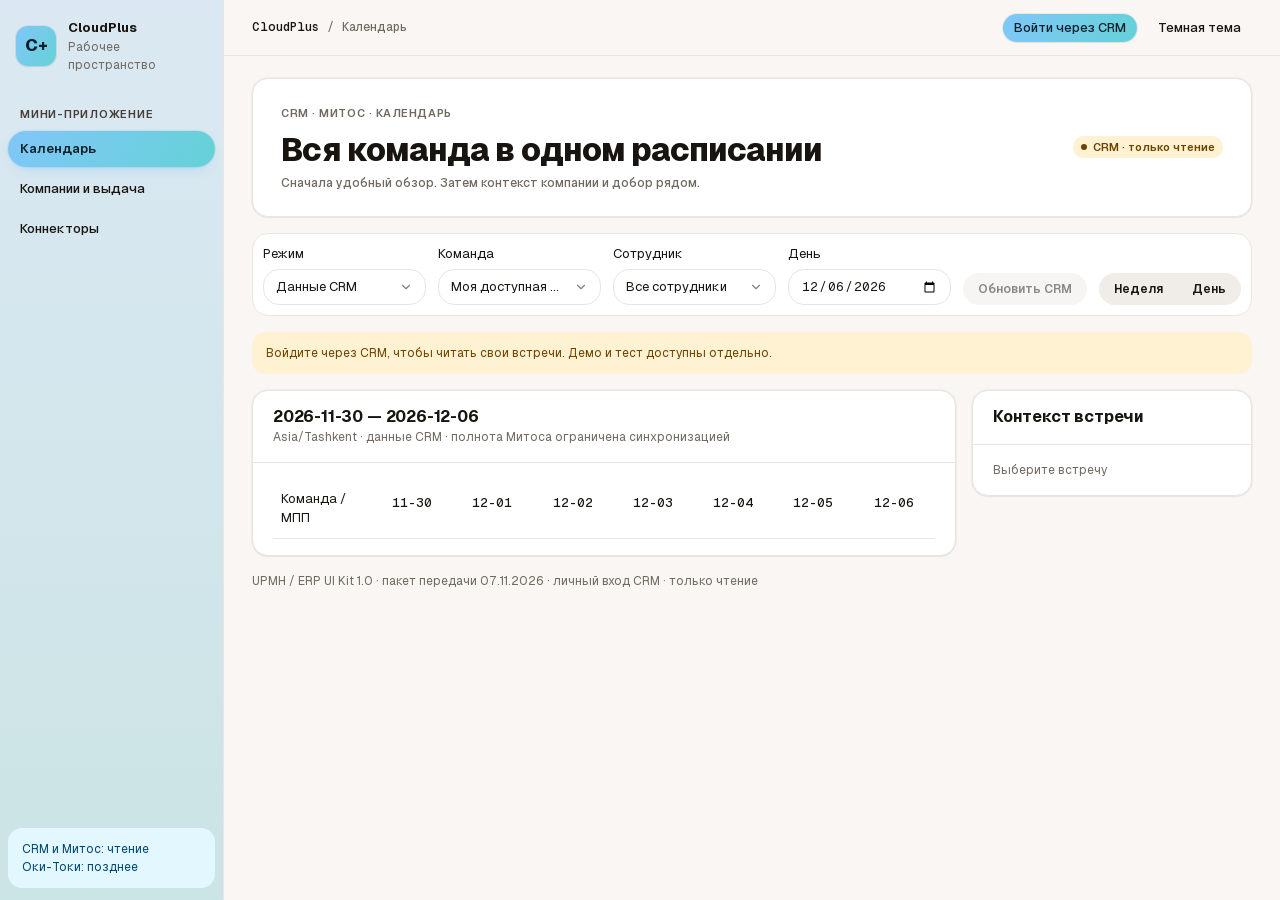
==== commit 47ce7d9c: "Connect CRM calendar sign-in with PKCE and read-only weekly adapter" ====
--- a/docs/index.html
+++ b/docs/index.html
@@ -1,14 +1,14 @@
 <!doctype html>
-<html lang="ru" data-theme="light"><head><meta charset="utf-8"><meta name="viewport" content="width=device-width,initial-scale=1"><meta name="referrer" content="no-referrer"><link rel="icon" href="icons/calendar.svg"><title>CloudPlus Workspace</title><link rel="stylesheet" href="css/kit.css"><link rel="stylesheet" href="css/theme.css?v=02"><link rel="stylesheet" href="app.css?v=02"><script src="js/kit.js" defer></script><script src="fixtures.js" defer></script><script src="engine.js" defer></script><script src="app.js" defer></script></head><body>
+<html lang="ru" data-theme="light"><head><meta charset="utf-8"><meta name="viewport" content="width=device-width,initial-scale=1"><meta name="referrer" content="no-referrer"><meta http-equiv="Content-Security-Policy" content="default-src 'self'; script-src 'self'; style-src 'self' 'unsafe-inline'; font-src 'self'; img-src 'self' data:; connect-src https://crm.cloudplus.uz; base-uri 'none'; form-action 'none'"><link rel="icon" href="icons/calendar.svg"><title>CloudPlus Workspace</title><link rel="stylesheet" href="css/kit.css"><link rel="stylesheet" href="css/theme.css?v=02"><link rel="stylesheet" href="app.css?v=03"><script src="js/kit.js" defer></script><script src="auth.js" defer></script><script src="crm-adapter.js" defer></script><script src="fixtures.js" defer></script><script src="engine.js" defer></script><script src="app.js?v=03" defer></script></head><body>
 <div class="app"><aside class="side"><div class="side__brand"><div class="logo">C+</div><div><b>CloudPlus</b><div class="t-small">Рабочее пространство</div></div></div><div class="nav__group">Мини-приложение</div><a href="#" class="nav" data-page="calendar" aria-current="page">Календарь</a><a href="#" class="nav" data-page="companies">Компании и выдача</a><a href="#" class="nav" data-page="connectors">Коннекторы</a><div class="side__scroll"></div><div class="note">CRM и Митос: чтение<br>Оки-Токи: позднее</div></aside>
-<main class="main"><header class="top"><div class="crumbs"><b>CloudPlus</b><span>/</span><span id="page-name">Календарь</span></div><span class="grow"></span><button class="btn btn--sm btn--ghost" id="theme">Темная тема</button></header><div class="content">
+<main class="main"><header class="top"><div class="crumbs"><b>CloudPlus</b><span>/</span><span id="page-name">Календарь</span></div><span class="grow"></span><span id="auth-user" class="t-small"></span><button class="btn btn--sm btn--primary" id="login">Войти через CRM</button><button class="btn btn--sm btn--ghost" id="logout" hidden>Выйти</button><button class="btn btn--sm btn--ghost" id="theme">Темная тема</button></header><div class="content">
 <div class="hero"><div class="grow"><span class="t-over">CRM · МИТОС · КАЛЕНДАРЬ</span><h1 class="h-display" id="title">Вся команда в одном расписании</h1><p class="t-small">Сначала удобный обзор. Затем контекст компании и добор рядом.</p></div><span class="badge badge--dot badge--warn" id="mode-badge">Демонстрационные данные</span></div>
-<div class="toolbar controls"><label class="field"><span>Режим</span><select class="select" id="mode"><option value="read">Макет чтения</option><option value="test">Тестовый контур</option></select></label><label class="field"><span>Команда</span><select class="select" id="team"></select></label><label class="field"><span>Сотрудник</span><select class="select" id="employee"></select></label><label class="field"><span>День</span><input class="input num" id="date" type="date" min="2026-11-09" max="2026-11-13" value="2026-11-11"></label><div class="btn-group"><button class="btn btn--soft" id="week" aria-pressed="true">Неделя</button><button class="btn btn--soft" id="day" aria-pressed="false">День</button></div></div>
+<div class="toolbar controls"><label class="field"><span>Режим</span><select class="select" id="mode"><option value="live">Данные CRM</option><option value="read">Макет чтения</option><option value="test">Тестовый контур</option></select></label><label class="field"><span>Команда</span><select class="select" id="team"></select></label><label class="field"><span>Сотрудник</span><select class="select" id="employee"></select></label><label class="field"><span>День</span><input class="input num" id="date" type="date" min="2026-11-09" max="2026-11-13" value="2026-11-11"></label><button class="btn btn--soft" id="refresh" hidden>Обновить CRM</button><div class="btn-group"><button class="btn btn--soft" id="week" aria-pressed="true">Неделя</button><button class="btn btn--soft" id="day" aria-pressed="false">День</button></div></div>
 <div class="note note--warn" id="notice" role="status">Демо: живое подключение не выполнено. Пустая ячейка не подтверждает свободное время.</div>
 <section id="calendar-page"><div class="workspace"><div class="card"><div class="card__head"><div><h2 class="h-card" id="period">9–13 ноября 2026</h2><p class="t-small">Asia/Tashkent · все сотрудники условные</p></div></div><div class="card__body"><div id="calendar"></div></div></div><aside class="card"><div class="card__head"><h2 class="h-card">Контекст встречи</h2></div><div class="card__body" id="details"></div></aside></div></section>
 <section id="companies-page" hidden><div class="card"><div class="card__head"><h2 class="h-card">База компаний</h2><span class="badge badge--outline">Условные адреса</span></div><div class="table-wrap"><table class="table"><thead><tr><th>Компания</th><th>Локация</th><th>Основание выдачи</th></tr></thead><tbody id="companies"></tbody></table></div></div></section>
 <section id="connectors-page" hidden><div class="board" id="connectors"></div></section>
 <section class="card" id="simulation" hidden><div class="card__head"><div><h2 class="h-card">Имитировать встречу</h2><p class="t-small">Меняется только локальный тестовый набор. Рабочие данные не затрагиваются.</p></div><button class="btn btn--sm btn--ghost" id="reset">Сбросить тест</button></div><form class="card__body controls" id="simulate"><label class="field"><span>Компания</span><select class="select" id="sim-company"></select></label><label class="field"><span>МПП</span><select class="select" id="sim-employee"></select></label><label class="field"><span>Дата</span><input class="input num" id="sim-date" type="date" min="2026-11-09" max="2026-11-13" value="2026-11-11"></label><label class="field"><span>Начало</span><input class="input num" id="sim-time" type="time" value="12:30" step="1800" required></label><button class="btn btn--primary" type="submit">Добавить в тест</button></form><div class="card__foot" id="sim-result" aria-live="polite"></div></section>
 <section class="card" id="recommendations" hidden><div class="card__head"><div><h2 class="h-card">Кого и когда добирать</h2><p class="t-small">Выберите встречу: тот же дом → ближайшие компании. Несколько дат одной локации расширяют предложения.</p></div></div><div class="card__body" id="candidates"></div><div class="card__foot">Тест: встреча 60 минут, резерв 15 минут, радиус 250 м. Это условные параметры, не нормативы и не расчет дороги.</div></section>
-<footer class="t-small">UPMH / ERP UI Kit 1.0 · пакет передачи 07.11.2026 · без секретов и сетевых запросов</footer>
+<footer class="t-small">UPMH / ERP UI Kit 1.0 · пакет передачи 07.11.2026 · личный вход CRM · только чтение</footer>
 </div></main></div></body></html>
--- a/docs/app.css
+++ b/docs/app.css
@@ -2,3 +2,4 @@
 @media(max-width:1080px){.workspace{grid-template-columns:1fr}.side{width:190px}.content{padding:16px}.hero{padding:20px}.top{padding:0 16px}}
 @media(max-width:760px){.app{display:block}.side{position:static;width:100%;height:auto;flex-direction:row;flex-wrap:wrap;align-items:center}.side__brand{width:100%;padding-bottom:6px}.side .nav__group,.side .side__scroll,.side>.note{display:none}.top{position:static}.week-grid{display:none}.mobile-days{display:grid;gap:14px}.controls .field{min-width:120px}.hero .h-display{font-size:24px}.candidate{align-items:flex-start}.table-wrap{max-width:100%}}
 @media(max-width:760px){.side{display:flex}.hero>.grow{width:100%}.hero{align-items:flex-start}.controls .btn-group{flex-wrap:wrap}}
+.meeting .truncate{display:block;max-width:100%;overflow:hidden;text-overflow:ellipsis;white-space:nowrap}.week-cell{overflow:hidden;overflow-wrap:anywhere}.meeting small{overflow-wrap:anywhere;white-space:normal}.top{height:auto;min-height:var(--top-h);flex-wrap:wrap;padding-top:8px;padding-bottom:8px}
